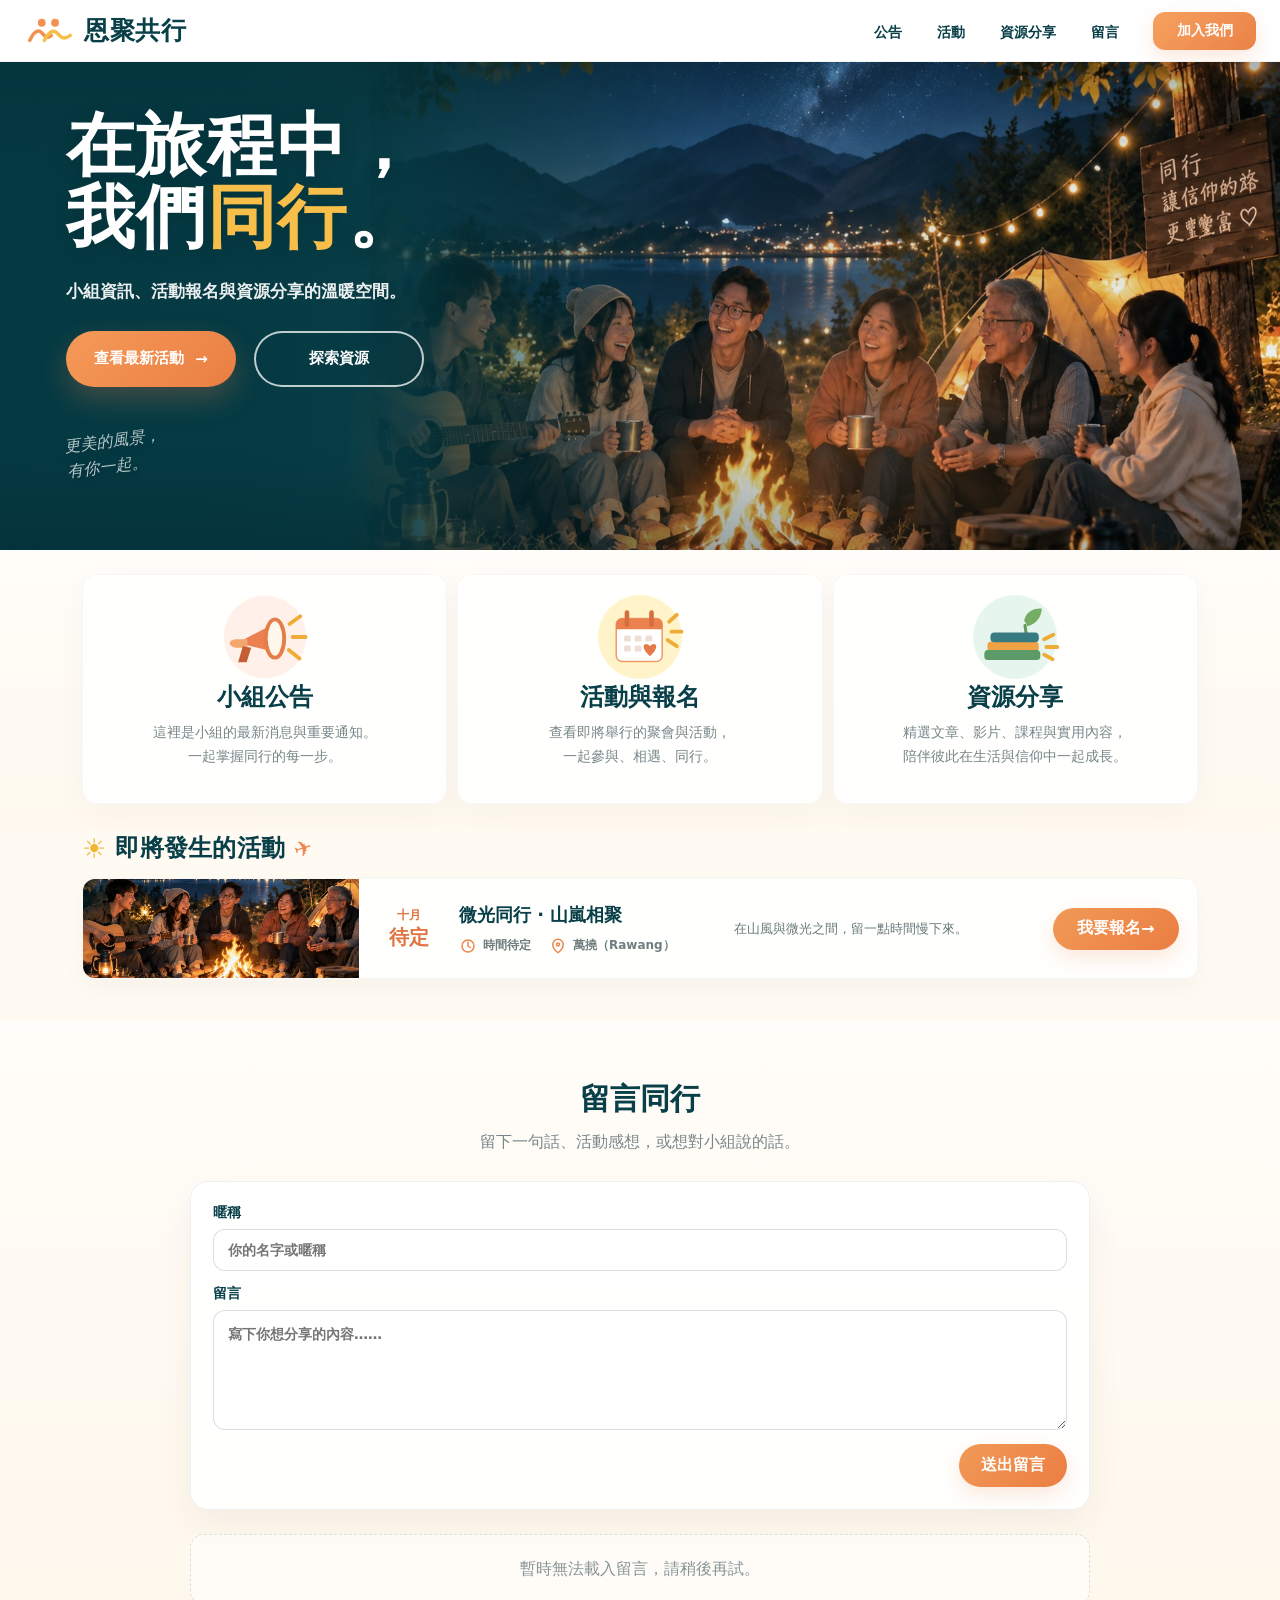
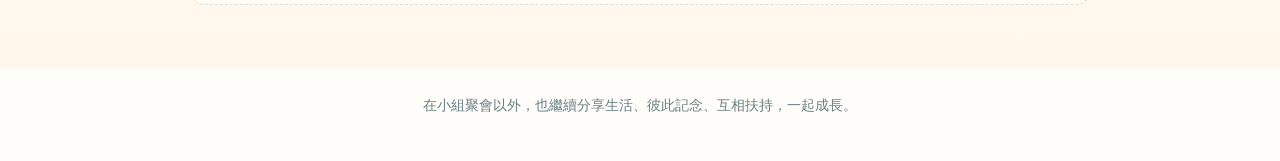
==== index.html @ 6e0695fd "Add files via upload" ====
<!doctype html>
<html lang="zh-Hant">
<head>
  <meta charset="utf-8">
  <meta name="viewport" content="width=device-width, initial-scale=1">
  <meta name="theme-color" content="#fffaf2">
  <title>恩聚共行</title>
  <link rel="stylesheet" href="style.css">
  <link rel="stylesheet" href="comments.css">
</head>
<body>
  <header class="topbar">
    <div class="nav-shell">
      <a class="brand" href="#top" aria-label="恩聚共行 首頁">
        <svg class="brand-mark" viewBox="0 0 82 48" aria-hidden="true">
          <circle cx="28" cy="11" r="6.2"></circle>
          <circle cx="49" cy="11" r="6.2"></circle>
          <path d="M9 39C17 22 24 21 30 29C34 34 38 36 43 31"></path>
          <path d="M32 39C41 22 48 21 55 30C60 36 65 37 73 31"></path>
        </svg>
        <span>恩聚共行</span>
      </a>

      <nav class="main-nav" aria-label="主要導覽">
        <a href="#announcements">公告</a>
        <a href="#events">活動</a>
        <a href="#resources">資源分享</a>
        <a href="#comments">留言</a>
        <a class="join-btn" href="#connect">加入我們</a>
      </nav>

      <button class="menu-btn" type="button" aria-expanded="false" aria-label="開啟選單">
        <span></span><span></span><span></span>
      </button>
    </div>
  </header>

  <main id="top">
    <section class="hero" aria-labelledby="hero-title">
      <div class="hero-content">
        <h1 id="hero-title">在旅程中，<br>我們<span>同行</span>。</h1>
        <p>小組資訊、活動報名與資源分享的溫暖空間。</p>

        <div class="hero-actions">
          <a class="btn btn-primary" href="#events">查看最新活動 <span>→</span></a>
          <a class="btn btn-outline" href="#resources">探索資源</a>
        </div>

        <p class="hero-note">更美的風景，<br>有你一起。</p>
      </div>
    </section>

    <section class="feature-section" aria-label="主要功能">
      <div class="feature-grid">
        <article class="feature-card" id="announcements" tabindex="0">
          <div class="icon-stage icon-stage-peach" aria-hidden="true">
            <svg class="feature-icon megaphone" viewBox="0 0 120 90">
              <path class="icon-main" d="M31 49L69 29V64L31 54Z"></path>
              <path class="icon-light" d="M25 48H37V59H25C18 59 14 56 14 53C14 50 18 48 25 48Z"></path>
              <path class="icon-dark" d="M31 57L42 59L36 78H25Z"></path>
              <ellipse class="icon-ring" cx="73" cy="47" rx="12" ry="25"></ellipse>
              <path class="ray" d="M92 28L106 18M96 45H113M91 62L105 73"></path>
            </svg>
          </div>
          <h2>小組公告</h2>
          <p>這裡是小組的最新消息與重要通知。<br>一起掌握同行的每一步。</p>
        </article>

        <article class="feature-card" id="events" tabindex="0">
          <div class="icon-stage icon-stage-yellow" aria-hidden="true">
            <svg class="feature-icon calendar" viewBox="0 0 120 90">
              <rect class="icon-paper" x="29" y="21" width="60" height="56" rx="8"></rect>
              <path class="icon-main" d="M29 35H89V27C89 23 86 21 82 21H36C32 21 29 24 29 28Z"></path>
              <path class="ring" d="M43 13V29M75 13V29"></path>
              <g class="calendar-grid">
                <rect x="39" y="43" width="9" height="8" rx="2"></rect>
                <rect x="53" y="43" width="9" height="8" rx="2"></rect>
                <rect x="67" y="43" width="9" height="8" rx="2"></rect>
                <rect x="39" y="56" width="9" height="8" rx="2"></rect>
                <rect x="53" y="56" width="9" height="8" rx="2"></rect>
              </g>
              <path class="heart" d="M73 57C67 50 58 57 73 70C88 57 79 50 73 57Z"></path>
              <path class="ray" d="M98 25L108 16M101 38H114M96 49L108 57"></path>
            </svg>
          </div>
          <h2>活動與報名</h2>
          <p>查看即將舉行的聚會與活動，<br>一起參與、相遇、同行。</p>
        </article>

        <article class="feature-card" id="resources" tabindex="0">
          <div class="icon-stage icon-stage-mint" aria-hidden="true">
            <svg class="feature-icon books" viewBox="0 0 120 90">
              <path class="leaf" d="M72 23C75 10 88 7 95 8C94 19 88 28 76 31Z"></path>
              <path class="stem" d="M73 30C74 37 75 41 75 47"></path>
              <rect class="book book-one" x="24" y="51" width="67" height="13" rx="5"></rect>
              <rect class="book book-two" x="20" y="62" width="73" height="13" rx="5"></rect>
              <rect class="book book-three" x="28" y="39" width="63" height="13" rx="5"></rect>
              <path class="ray" d="M98 48L110 42M101 58H115M98 68L109 74"></path>
            </svg>
          </div>
          <h2>資源分享</h2>
          <p>精選文章、影片、課程與實用內容，<br>陪伴彼此在生活與信仰中一起成長。</p>
        </article>
      </div>
    </section>

    <section class="upcoming" aria-labelledby="upcoming-title">
      <div class="section-title-row">
        <h2 id="upcoming-title">
          <span class="sun-icon" aria-hidden="true">☀</span>
          即將發生的活動
          <span class="paper-plane" aria-hidden="true">✈</span>
        </h2>
      </div>

      <article class="event-card">
        <div class="event-image" role="img" aria-label="活動示意圖"></div>

        <div class="event-date">
          <span>十月</span>
          <strong>待定</strong>
        </div>

        <div class="event-main">
          <h3>微光同行 · 山嵐相聚</h3>
          <div class="event-meta">
            <span>
              <svg viewBox="0 0 24 24" aria-hidden="true"><circle cx="12" cy="12" r="8"></circle><path d="M12 7V12L15 14"></path></svg>
              時間待定
            </span>
            <span>
              <svg viewBox="0 0 24 24" aria-hidden="true"><path d="M12 21S5 15.8 5 10A7 7 0 0 1 19 10C19 15.8 12 21 12 21Z"></path><circle cx="12" cy="10" r="2"></circle></svg>
              萬撓（Rawang）
            </span>
          </div>
        </div>

        <p class="event-copy">在山風與微光之間，留一點時間慢下來。</p>

        <a class="register-btn" href="pages/chapter1.html">我要報名 <span>→</span></a>
      </article>
    </section>

    <section class="comments-section" id="comments" aria-labelledby="comments-title">
      <div class="comments-shell">
        <div class="comments-heading">
          <h2 id="comments-title">留言同行</h2>
          <p>留下一句話、活動感想，或想對小組說的話。</p>
        </div>

        <form class="comments-form" id="comments-form">
          <label>
            暱稱
            <input type="text" name="name" maxlength="20" autocomplete="nickname" placeholder="你的名字或暱稱" required>
          </label>

          <label>
            留言
            <textarea name="message" maxlength="300" placeholder="寫下你想分享的內容……" required></textarea>
          </label>

          <div class="comments-form-footer">
            <p class="comments-status" id="comments-status" aria-live="polite"></p>
            <button class="comments-submit" id="comments-submit" type="submit">送出留言</button>
          </div>
        </form>

        <div class="comments-list" id="comments-list" aria-live="polite">
          <p class="comments-empty">正在載入留言……</p>
        </div>
      </div>
    </section>

    <section class="connect" id="connect" aria-label="連結">
      <p>在小組聚會以外，也繼續分享生活、彼此記念、互相扶持，一起成長。</p>
    </section>
  </main>

  <script src="app.js"></script>
  <script src="comments.js"></script>
</body>
</html>
---- style.css ----
﻿
:root {
  --cream: #fffaf2;
  --orange: #f29152;
  --sun: #f7be49;
  --ink: #083f48;
  --muted: #788689;
  --shadow: 0 14px 34px rgba(63, 50, 33, .07);
}
* { box-sizing: border-box; }
html { scroll-behavior: smooth; }
body {
  margin: 0;
  background: var(--cream);
  color: var(--ink);
  font-family: Inter, ui-sans-serif, system-ui, -apple-system, BlinkMacSystemFont,
               "Segoe UI", "Noto Sans TC", "Microsoft JhengHei", sans-serif;
  -webkit-font-smoothing: antialiased;
}
a { color: inherit; text-decoration: none; }
button { font: inherit; }

.topbar {
  position: sticky;
  top: 0;
  z-index: 30;
  height: 62px;
  background: rgba(255,255,255,.97);
  border-bottom: 1px solid rgba(5,61,69,.05);
  backdrop-filter: blur(14px);
}
.nav-shell {
  width: min(1298px, calc(100% - 48px));
  height: 100%;
  margin: 0 auto;
  display: flex;
  align-items: center;
  justify-content: space-between;
}
.brand {
  display: inline-flex;
  align-items: center;
  gap: 8px;
  color: var(--ink);
  font-weight: 800;
  font-size: 25px;
  letter-spacing: .02em;
}
.brand-mark { width: 52px; height: 36px; overflow: visible; }
.brand-mark circle { fill: var(--orange); }
.brand-mark path {
  fill: none;
  stroke: var(--orange);
  stroke-width: 5.5;
  stroke-linecap: round;
  stroke-linejoin: round;
}
.brand-mark path:last-child { stroke: var(--sun); }

.main-nav {
  display: flex;
  align-items: center;
  gap: 33px;
  font-size: 14px;
  font-weight: 700;
}
.main-nav > a:not(.join-btn) {
  position: relative;
  padding: 22px 1px 18px;
}
.main-nav > a:not(.join-btn)::after {
  content: "";
  position: absolute;
  left: 50%;
  right: 50%;
  bottom: 12px;
  height: 2px;
  border-radius: 999px;
  background: var(--orange);
  transition: .22s ease;
}
.main-nav > a:not(.join-btn):hover::after {
  left: 0;
  right: 0;
}
.join-btn {
  min-width: 103px;
  text-align: center;
  padding: 10px 18px;
  border-radius: 12px;
  color: #fff;
  background: linear-gradient(135deg, #f6a15f, #ea8247);
  box-shadow: 0 8px 20px rgba(237, 126, 67, .18);
  transition: transform .2s ease, box-shadow .2s ease;
}
.join-btn:hover {
  transform: translateY(-2px);
  box-shadow: 0 10px 24px rgba(237, 126, 67, .25);
}
.menu-btn {
  display: none;
  border: 0;
  background: none;
  padding: 8px;
}
.menu-btn span {
  display: block;
  width: 24px;
  height: 2px;
  margin: 5px 0;
  background: var(--ink);
}

.hero {
  position: relative;
  min-height: 488px;
  overflow: hidden;
  background:
    linear-gradient(90deg, rgba(5,58,67,.96) 0%, rgba(5,58,67,.92) 18%, rgba(5,58,67,.74) 33%, rgba(5,58,67,.18) 56%, rgba(5,58,67,.06) 100%),
    url("assets/hero-bg-v2.jpg") center center / cover no-repeat;
}
.hero::before {
  content: "";
  position: absolute;
  inset: 0;
  background:
    radial-gradient(circle at 70% 68%, rgba(255, 161, 78, .18), transparent 22%),
    linear-gradient(180deg, rgba(0,0,0,.08), transparent 28%),
    linear-gradient(0deg, rgba(0,0,0,.12), transparent 22%);
  pointer-events: none;
}
.hero-content {
  position: relative;
  z-index: 2;
  width: min(1298px, calc(100% - 48px));
  margin: 0 auto;
  padding: 48px 0 46px 42px;
}
.hero h1 {
  margin: 0;
  color: #fff;
  font-size: clamp(52px, 5.4vw, 82px);
  line-height: 1.04;
  letter-spacing: .02em;
  font-weight: 900;
  font-family: "Noto Sans TC", "Microsoft JhengHei", sans-serif;
  text-shadow: 0 4px 18px rgba(0, 0, 0, .18);
}
.hero h1 span { color: var(--sun); }
.hero-content > p:not(.hero-note) {
  margin: 26px 0 0;
  color: rgba(255,255,255,.92);
  font-size: 17px;
  font-weight: 650;
}
.hero-actions {
  display: flex;
  gap: 18px;
  margin-top: 28px;
}
.btn {
  min-width: 170px;
  height: 56px;
  padding: 0 28px;
  border-radius: 999px;
  display: inline-flex;
  align-items: center;
  justify-content: center;
  gap: 11px;
  font-size: 15px;
  font-weight: 800;
  transition: transform .2s ease, box-shadow .2s ease, background .2s ease, border-color .2s ease;
}
.btn:hover { transform: translateY(-2px); }
.btn-primary {
  color: #fff;
  background: linear-gradient(135deg, #f59a58, #ea7e43);
  box-shadow: 0 12px 28px rgba(242, 132, 72, .25);
}
.btn-outline {
  color: #fff;
  border: 2px solid rgba(255,255,255,.75);
  background: rgba(7, 55, 68, .18);
  backdrop-filter: blur(7px);
}
.btn-outline:hover {
  background: rgba(255,255,255,.10);
  border-color: rgba(255,255,255,.92);
}
.hero-note {
  margin: 42px 0 0 !important;
  color: rgba(255,255,255,.72) !important;
  font-size: 16px !important;
  line-height: 1.55;
  font-style: italic;
  transform: rotate(-7deg);
  width: max-content;
  text-shadow: 0 4px 10px rgba(0,0,0,.2);
}

.feature-section {
  background: linear-gradient(180deg, #fffdf9 0%, #fff9ef 100%);
  padding: 24px 0 26px;
}
.feature-grid {
  width: min(1116px, calc(100% - 64px));
  margin: 0 auto;
  display: grid;
  grid-template-columns: repeat(3, 1fr);
  gap: 10px;
}
.feature-card {
  min-height: 230px;
  padding: 19px 18px 22px;
  text-align: center;
  border: 1px solid rgba(20,70,74,.035);
  border-radius: 15px;
  background: rgba(255,255,255,.84);
  box-shadow: 0 8px 30px rgba(69,49,27,.035);
  outline: none;
  transition: transform .22s ease, box-shadow .22s ease, border-color .22s ease;
}
.feature-card:hover,
.feature-card:focus-visible {
  transform: translateY(-5px);
  box-shadow: var(--shadow);
  border-color: rgba(240,138,75,.18);
}
.icon-stage {
  width: 110px;
  height: 86px;
  margin: 0 auto 4px;
  border-radius: 50%;
  display: grid;
  place-items: center;
  transition: transform .25s ease;
}
.feature-card:hover .icon-stage { transform: translateY(-4px) rotate(-1deg) scale(1.03); }
.icon-stage-peach { background: radial-gradient(circle, #fff0e9 0 58%, transparent 60%); }
.icon-stage-yellow { background: radial-gradient(circle, #fff3c9 0 59%, transparent 61%); }
.icon-stage-mint { background: radial-gradient(circle, #e6f5ee 0 59%, transparent 61%); }

.feature-icon { width: 92px; height: 72px; overflow: visible; }
.feature-icon .icon-main { fill: #ec8150; }
.feature-icon .icon-light { fill: #f3a76e; }
.feature-icon .icon-dark { fill: #c45f35; }
.feature-icon .icon-ring { fill: #fff7eb; stroke: #e57d48; stroke-width: 5; }
.feature-icon .ray {
  fill: none;
  stroke: #efad38;
  stroke-width: 5;
  stroke-linecap: round;
}
.calendar .icon-paper { fill: #fff; stroke: #ef9b65; stroke-width: 2; }
.calendar .ring { stroke: #d56e3f; stroke-width: 6; stroke-linecap: round; }
.calendar-grid rect { fill: #eeded5; }
.calendar .heart { fill: #e57949; }
.books .leaf { fill: #76ad64; }
.books .stem { stroke: #66995d; stroke-width: 4; fill: none; stroke-linecap: round; }
.book-one { fill: #efa344; }
.book-two { fill: #5c9b67; }
.book-three { fill: #377a82; }

.feature-card h2 {
  margin: 4px 0 8px;
  font-size: 24px;
  line-height: 1.15;
}
.feature-card p {
  margin: 0;
  color: var(--muted);
  font-size: 14px;
  line-height: 1.72;
}

.upcoming {
  background: #fffaf2;
  padding: 2px 0 42px;
}
.section-title-row {
  width: min(1116px, calc(100% - 64px));
  margin: 0 auto;
  padding: 0 0 14px;
  display: flex;
  align-items: center;
  justify-content: space-between;
}
.section-title-row h2 {
  margin: 0;
  display: flex;
  align-items: center;
  gap: 9px;
  font-size: 24px;
  letter-spacing: .01em;
}
.sun-icon { color: #efb638; font-size: 27px; }
.paper-plane { color: #ef8550; font-size: 22px; transform: rotate(-18deg); }
.view-all {
  color: #e6814c;
  font-size: 13px;
  font-weight: 800;
  cursor: default;
  user-select: none;
}
.event-card {
  width: min(1116px, calc(100% - 64px));
  min-height: 99px;
  margin: 0 auto;
  display: grid;
  grid-template-columns: 276px 68px 1.05fr 1.2fr 132px;
  align-items: center;
  gap: 16px;
  padding: 0 18px 0 0;
  overflow: hidden;
  border-radius: 13px;
  border: 1px solid rgba(20,70,74,.04);
  background: rgba(255,255,255,.86);
  box-shadow: 0 10px 26px rgba(66,45,21,.035);
}
.event-image {
  align-self: stretch;
  min-height: 99px;
  background: url("assets/event-rawang-v2.jpg") center center / cover no-repeat;
}
.event-date {
  text-align: center;
  color: #df7542;
  line-height: 1.1;
}
.event-date span { display: block; font-size: 12px; font-weight: 800; }
.event-date strong { display: block; margin-top: 4px; font-size: 20px; }
.event-main h3 {
  margin: 0 0 10px;
  font-size: 18px;
}
.event-meta {
  display: flex;
  gap: 18px;
  flex-wrap: wrap;
  color: #6f7d7f;
  font-size: 12px;
  font-weight: 650;
}
.event-meta span {
  display: inline-flex;
  align-items: center;
  gap: 6px;
}
.event-meta svg {
  width: 18px;
  height: 18px;
  fill: none;
  stroke: #ee874f;
  stroke-width: 2;
  stroke-linecap: round;
  stroke-linejoin: round;
}
.event-copy {
  margin: 0;
  color: #68797b;
  font-size: 13px;
  line-height: 1.65;
}
.register-btn {
  justify-self: end;
  min-width: 126px;
  height: 42px;
  border: 0;
  border-radius: 999px;
  color: #fff;
  font-weight: 800;
  cursor: pointer;
  background: linear-gradient(135deg, #f19a58, #eb7d42);
  box-shadow: 0 8px 20px rgba(235,125,66,.18);
  transition: transform .18s ease, box-shadow .18s ease;
}
.register-btn:hover {
  transform: translateY(-2px);
  box-shadow: 0 10px 24px rgba(235,125,66,.25);
}
.connect {
  padding: 28px 20px 46px;
  background: #fffdf9;
  text-align: center;
  color: #688082;
  font-size: 14px;
}
.connect p { margin: 0 auto; max-width: 760px; }

.prototype-toast {
  position: fixed;
  left: 50%;
  bottom: 22px;
  z-index: 80;
  transform: translate(-50%, 18px);
  opacity: 0;
  pointer-events: none;
  padding: 11px 16px;
  border-radius: 999px;
  color: #fff;
  background: rgba(5,61,69,.94);
  box-shadow: 0 12px 30px rgba(5,40,46,.25);
  font-size: 13px;
  transition: .22s ease;
}
.prototype-toast.show {
  opacity: 1;
  transform: translate(-50%, 0);
}

@media (max-width: 980px) {
  .hero-content { padding-left: 18px; }
  .event-card { grid-template-columns: 220px 66px 1fr 126px; }
  .event-copy { display: none; }
}

@media (max-width: 760px) {
  .nav-shell { width: calc(100% - 28px); }
  .brand { font-size: 21px; }
  .brand-mark { width: 44px; }
  .main-nav {
    position: absolute;
    left: 14px;
    right: 14px;
    top: 68px;
    display: none;
    flex-direction: column;
    align-items: stretch;
    gap: 0;
    padding: 14px;
    border-radius: 14px;
    background: #fff;
    box-shadow: 0 16px 40px rgba(0,0,0,.12);
  }
  .main-nav.open { display: flex; }
  .main-nav > a { padding: 12px !important; }
  .join-btn { margin-top: 5px; }
  .menu-btn { display: block; }

  .hero {
    min-height: 560px;
    background:
      linear-gradient(180deg, rgba(5,58,67,.92) 0%, rgba(5,58,67,.78) 52%, rgba(5,58,67,.46) 100%),
      url("assets/hero-bg-v2.jpg") 68% center / cover no-repeat;
  }
  .hero-content {
    width: calc(100% - 32px);
    padding: 54px 8px 36px;
  }
  .hero h1 { font-size: clamp(44px, 13vw, 60px); }
  .hero-content > p:not(.hero-note) {
    max-width: 330px;
    font-size: 16px;
  }
  .hero-actions { flex-wrap: wrap; gap: 12px; }
  .btn { width: 100%; min-width: 0; height: 52px; }

  .feature-grid {
    width: calc(100% - 28px);
    grid-template-columns: 1fr;
    gap: 12px;
  }
  .feature-card { min-height: auto; padding: 19px 18px 23px; }

  .section-title-row,
  .event-card { width: calc(100% - 28px); }
  .section-title-row h2 { font-size: 21px; }
  .event-card {
    grid-template-columns: 92px 1fr;
    gap: 12px;
    padding: 0 0 14px;
  }
  .event-image {
    grid-column: 1 / -1;
    min-height: 170px;
  }
  .event-date { padding-left: 10px; }
  .event-main { padding-right: 12px; }
  .event-copy {
    display: block;
    grid-column: 1 / -1;
    padding: 0 14px;
  }
  .register-btn {
    grid-column: 1 / -1;
    justify-self: stretch;
    margin: 0 14px;
  }
}

.register-btn{display:inline-flex;align-items:center;justify-content:center;text-decoration:none;}
---- comments.css ----
.comments-section {
  padding: 58px 0 64px;
  background: linear-gradient(180deg, #fffdf9 0%, #fff7eb 100%);
}
.comments-shell {
  width: min(900px, calc(100% - 40px));
  margin: 0 auto;
}
.comments-heading {
  text-align: center;
  margin-bottom: 26px;
}
.comments-heading h2 {
  margin: 0 0 8px;
  font-size: 30px;
  color: var(--ink);
}
.comments-heading p {
  margin: 0;
  color: var(--muted);
  line-height: 1.7;
}
.comments-admin-bar {
  display: inline-flex;
  align-items: center;
  gap: 10px;
  margin-top: 14px;
  padding: 7px 10px;
  border-radius: 999px;
  background: rgba(8,63,72,.06);
  color: #5f7c7f;
  font-size: 12px;
  font-weight: 800;
}
.comments-admin-toggle {
  border: 1px solid rgba(8,63,72,.14);
  border-radius: 999px;
  background: #fff;
  color: var(--ink);
  padding: 6px 10px;
  font: inherit;
  font-weight: 800;
  cursor: pointer;
}
.comments-admin-toggle.active {
  color: #fff;
  border-color: #b85f49;
  background: #b85f49;
}
.comments-form {
  display: grid;
  gap: 14px;
  padding: 22px;
  border-radius: 18px;
  background: rgba(255,255,255,.92);
  border: 1px solid rgba(8,63,72,.07);
  box-shadow: 0 14px 34px rgba(63,50,33,.06);
}
.comments-form label {
  display: grid;
  gap: 7px;
  color: var(--ink);
  font-size: 14px;
  font-weight: 800;
}
.comments-form input,
.comments-form textarea {
  width: 100%;
  border: 1px solid rgba(8,63,72,.16);
  border-radius: 12px;
  background: #fff;
  color: var(--ink);
  padding: 12px 14px;
  font: inherit;
  outline: none;
  transition: border-color .18s ease, box-shadow .18s ease;
}
.comments-form textarea {
  min-height: 120px;
  resize: vertical;
  line-height: 1.6;
}
.comments-form input:focus,
.comments-form textarea:focus {
  border-color: #ee874f;
  box-shadow: 0 0 0 3px rgba(238,135,79,.12);
}
.comments-form-footer {
  display: flex;
  align-items: center;
  justify-content: space-between;
  gap: 14px;
  flex-wrap: wrap;
}
.comments-status {
  min-height: 20px;
  margin: 0;
  color: #5f7c7f;
  font-size: 13px;
}
.comments-status.error { color: #b34d3a; }
.comments-submit {
  border: 0;
  border-radius: 999px;
  padding: 11px 22px;
  color: #fff;
  font: inherit;
  font-weight: 800;
  cursor: pointer;
  background: linear-gradient(135deg, #f19a58, #eb7d42);
  box-shadow: 0 8px 20px rgba(235,125,66,.18);
  transition: transform .18s ease, box-shadow .18s ease, opacity .18s ease;
}
.comments-submit:hover:not(:disabled) {
  transform: translateY(-1px);
  box-shadow: 0 10px 24px rgba(235,125,66,.24);
}
.comments-submit:disabled {
  opacity: .58;
  cursor: wait;
}
.comments-list {
  display: grid;
  gap: 12px;
  margin-top: 24px;
}
.comment-card {
  padding: 18px 20px;
  border-radius: 15px;
  background: rgba(255,255,255,.92);
  border: 1px solid rgba(8,63,72,.06);
  box-shadow: 0 8px 24px rgba(63,50,33,.04);
}
.comment-card-header {
  display: flex;
  align-items: baseline;
  justify-content: space-between;
  gap: 12px;
}
.comment-card-header strong {
  color: var(--ink);
  font-size: 15px;
  overflow-wrap: anywhere;
}
.comment-card-header time {
  color: #91a0a2;
  font-size: 12px;
  white-space: nowrap;
}
.comment-card > p {
  margin: 10px 0 0;
  color: #536d70;
  line-height: 1.7;
  white-space: pre-wrap;
  overflow-wrap: anywhere;
}
.comment-admin-actions {
  display: flex;
  justify-content: flex-end;
  margin-top: 14px;
}
.comment-delete-btn {
  border: 1px solid rgba(179,77,58,.25);
  border-radius: 999px;
  background: #fff7f4;
  color: #b34d3a;
  padding: 7px 13px;
  font: inherit;
  font-size: 12px;
  font-weight: 800;
  cursor: pointer;
}
.comment-delete-btn:hover {
  background: #b34d3a;
  color: #fff;
}
.comments-empty {
  margin: 0;
  padding: 24px;
  text-align: center;
  color: #869597;
  border: 1px dashed rgba(8,63,72,.14);
  border-radius: 14px;
  background: rgba(255,255,255,.48);
}
@media (max-width: 600px) {
  .comments-section { padding: 42px 0 48px; }
  .comments-shell { width: calc(100% - 28px); }
  .comments-heading h2 { font-size: 26px; }
  .comments-form { padding: 18px; }
  .comments-submit { width: 100%; }
  .comments-form-footer { align-items: stretch; }
  .comment-card-header {
    align-items: flex-start;
    flex-direction: column;
    gap: 4px;
  }
}
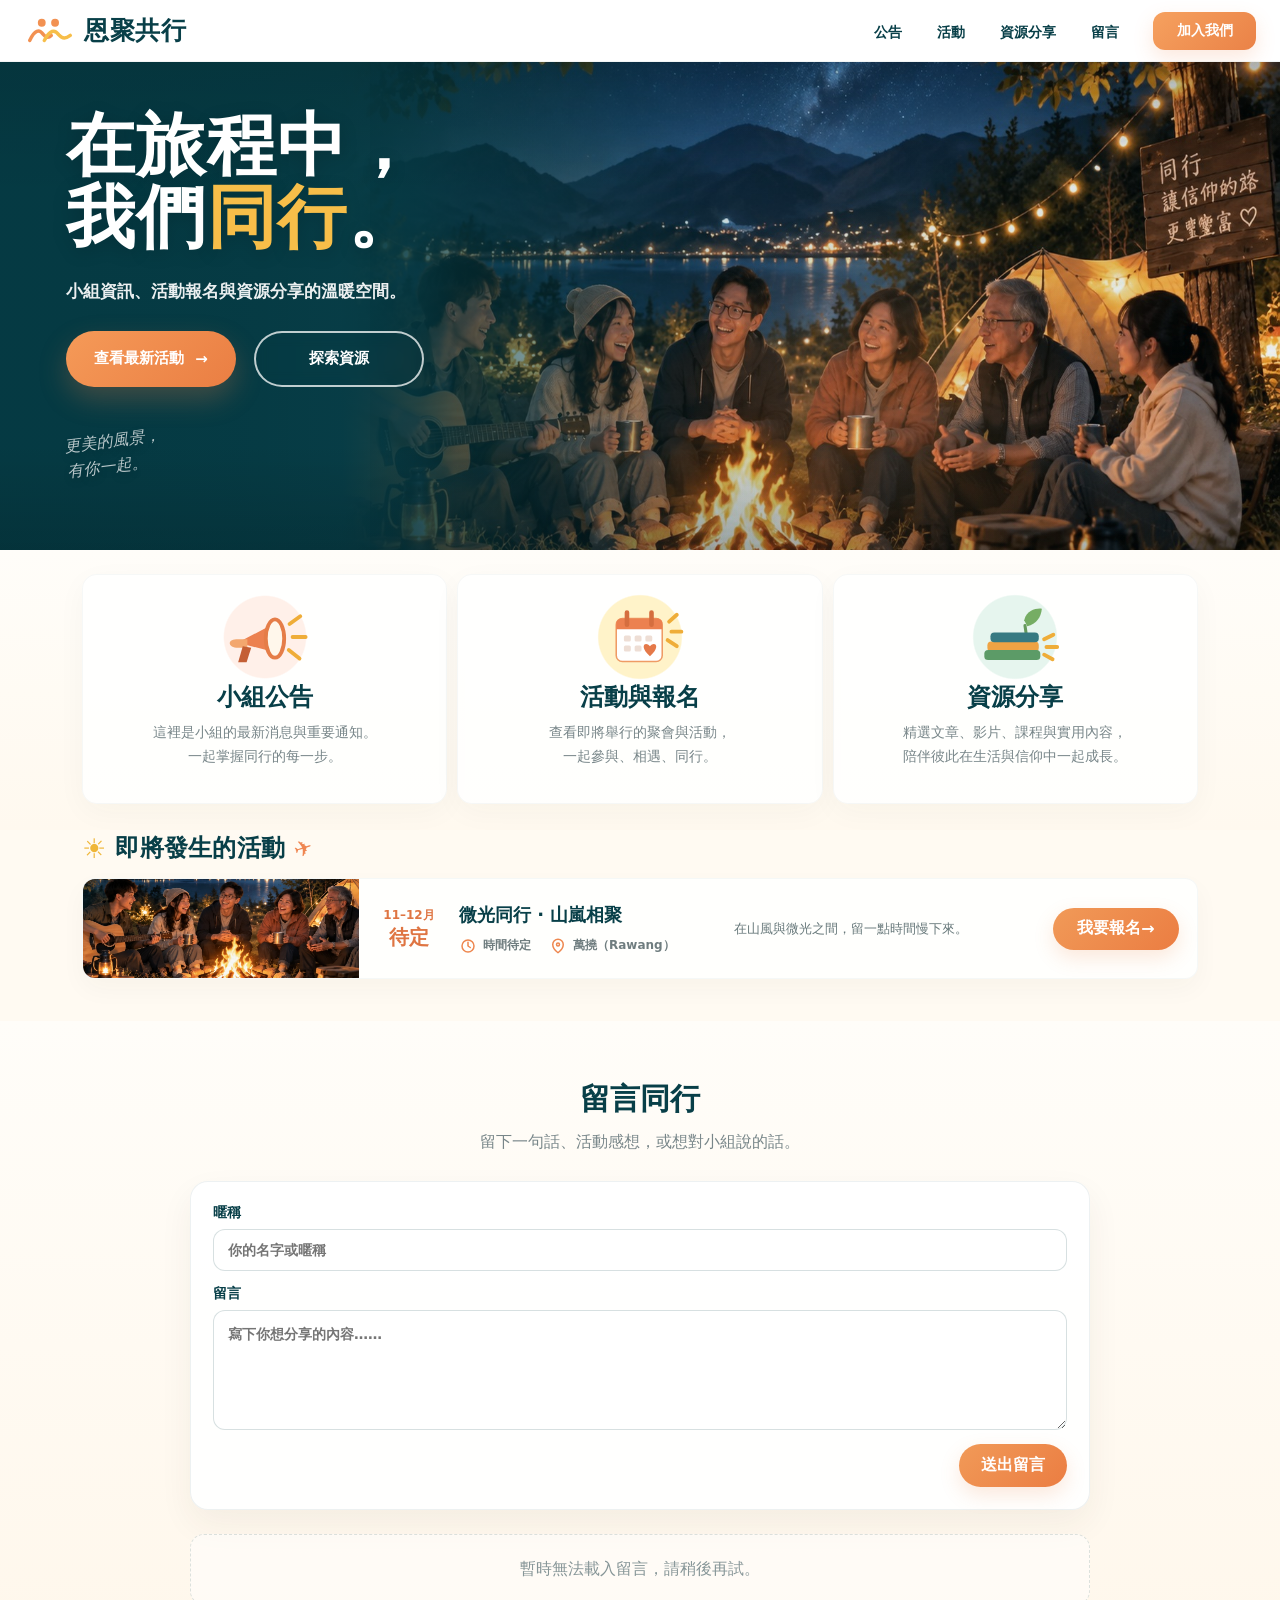
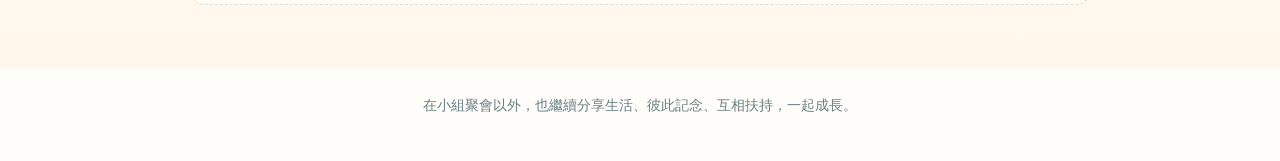
==== commit 768cff80: "Update homepage event window to November-December" ====
--- a/index.html
+++ b/index.html
@@ -117,7 +117,7 @@
         <div class="event-image" role="img" aria-label="活動示意圖"></div>
 
         <div class="event-date">
-          <span>十月</span>
+          <span>11–12月</span>
           <strong>待定</strong>
         </div>
 
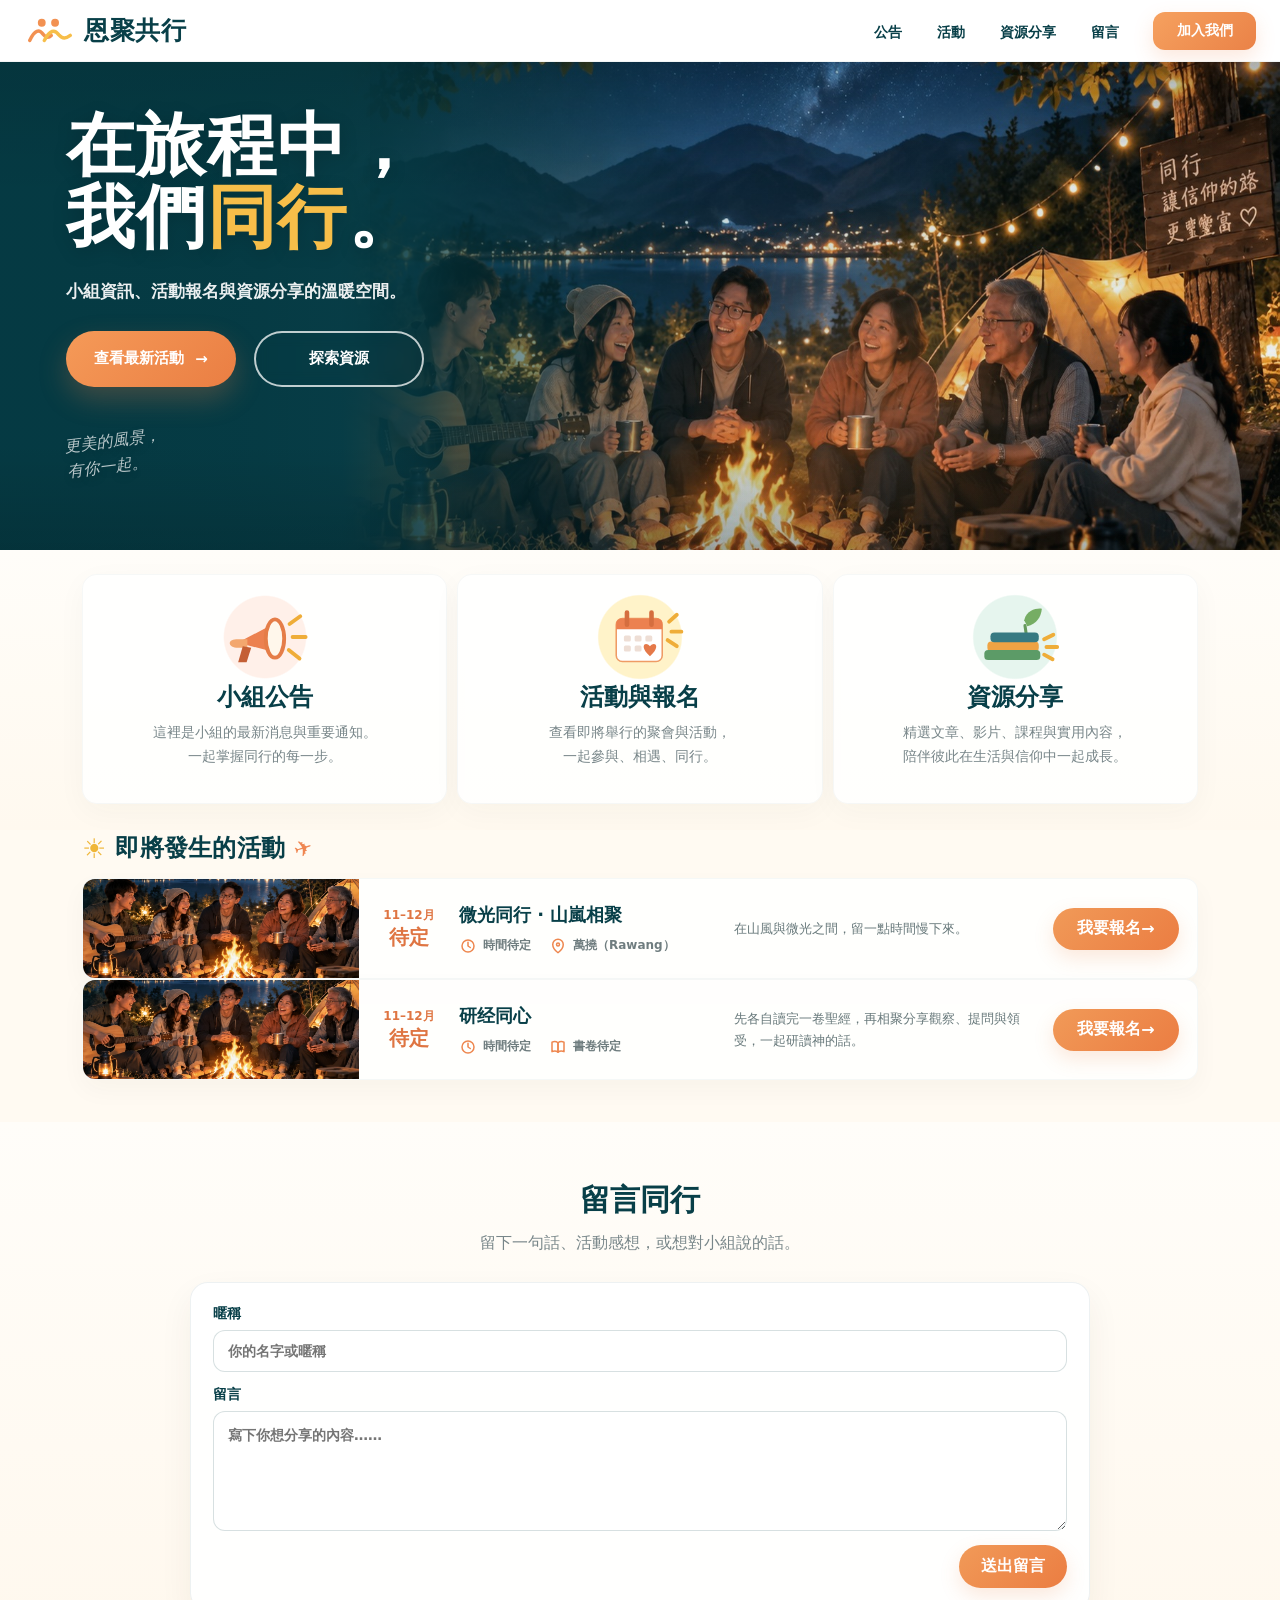
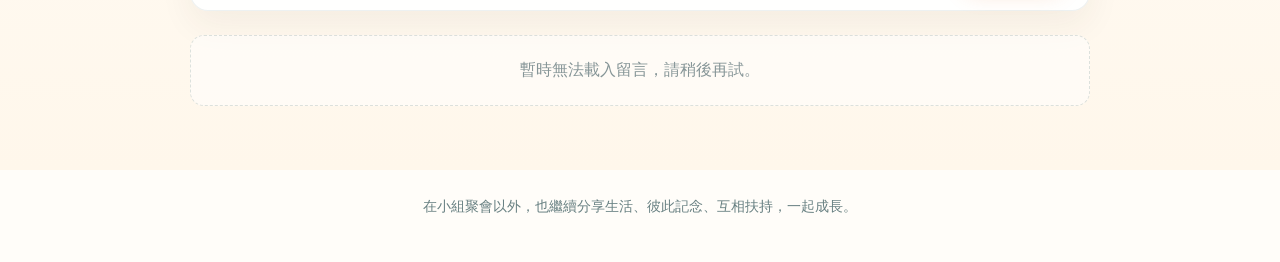
==== commit cb35312c: "Add Bible study event card to homepage" ====
--- a/index.html
+++ b/index.html
@@ -139,6 +139,33 @@
 
         <a class="register-btn" href="pages/chapter1.html">我要報名 <span>→</span></a>
       </article>
+
+      <article class="event-card">
+        <div class="event-image bible-study-image" role="img" aria-label="研经同心圣经研读活动示意图"></div>
+
+        <div class="event-date">
+          <span>11–12月</span>
+          <strong>待定</strong>
+        </div>
+
+        <div class="event-main">
+          <h3>研经同心</h3>
+          <div class="event-meta">
+            <span>
+              <svg viewBox="0 0 24 24" aria-hidden="true"><circle cx="12" cy="12" r="8"></circle><path d="M12 7V12L15 14"></path></svg>
+              時間待定
+            </span>
+            <span>
+              <svg viewBox="0 0 24 24" aria-hidden="true"><path d="M4 5.5C7 4 9.7 4.4 12 6.3V19C9.7 17.1 7 16.7 4 18.2Z"></path><path d="M20 5.5C17 4 14.3 4.4 12 6.3V19C14.3 17.1 17 16.7 20 18.2Z"></path></svg>
+              書卷待定
+            </span>
+          </div>
+        </div>
+
+        <p class="event-copy">先各自讀完一卷聖經，再相聚分享觀察、提問與領受，一起研讀神的話。</p>
+
+        <a class="register-btn" href="pages/bible-study.html">我要報名 <span>→</span></a>
+      </article>
     </section>
 
     <section class="comments-section" id="comments" aria-labelledby="comments-title">
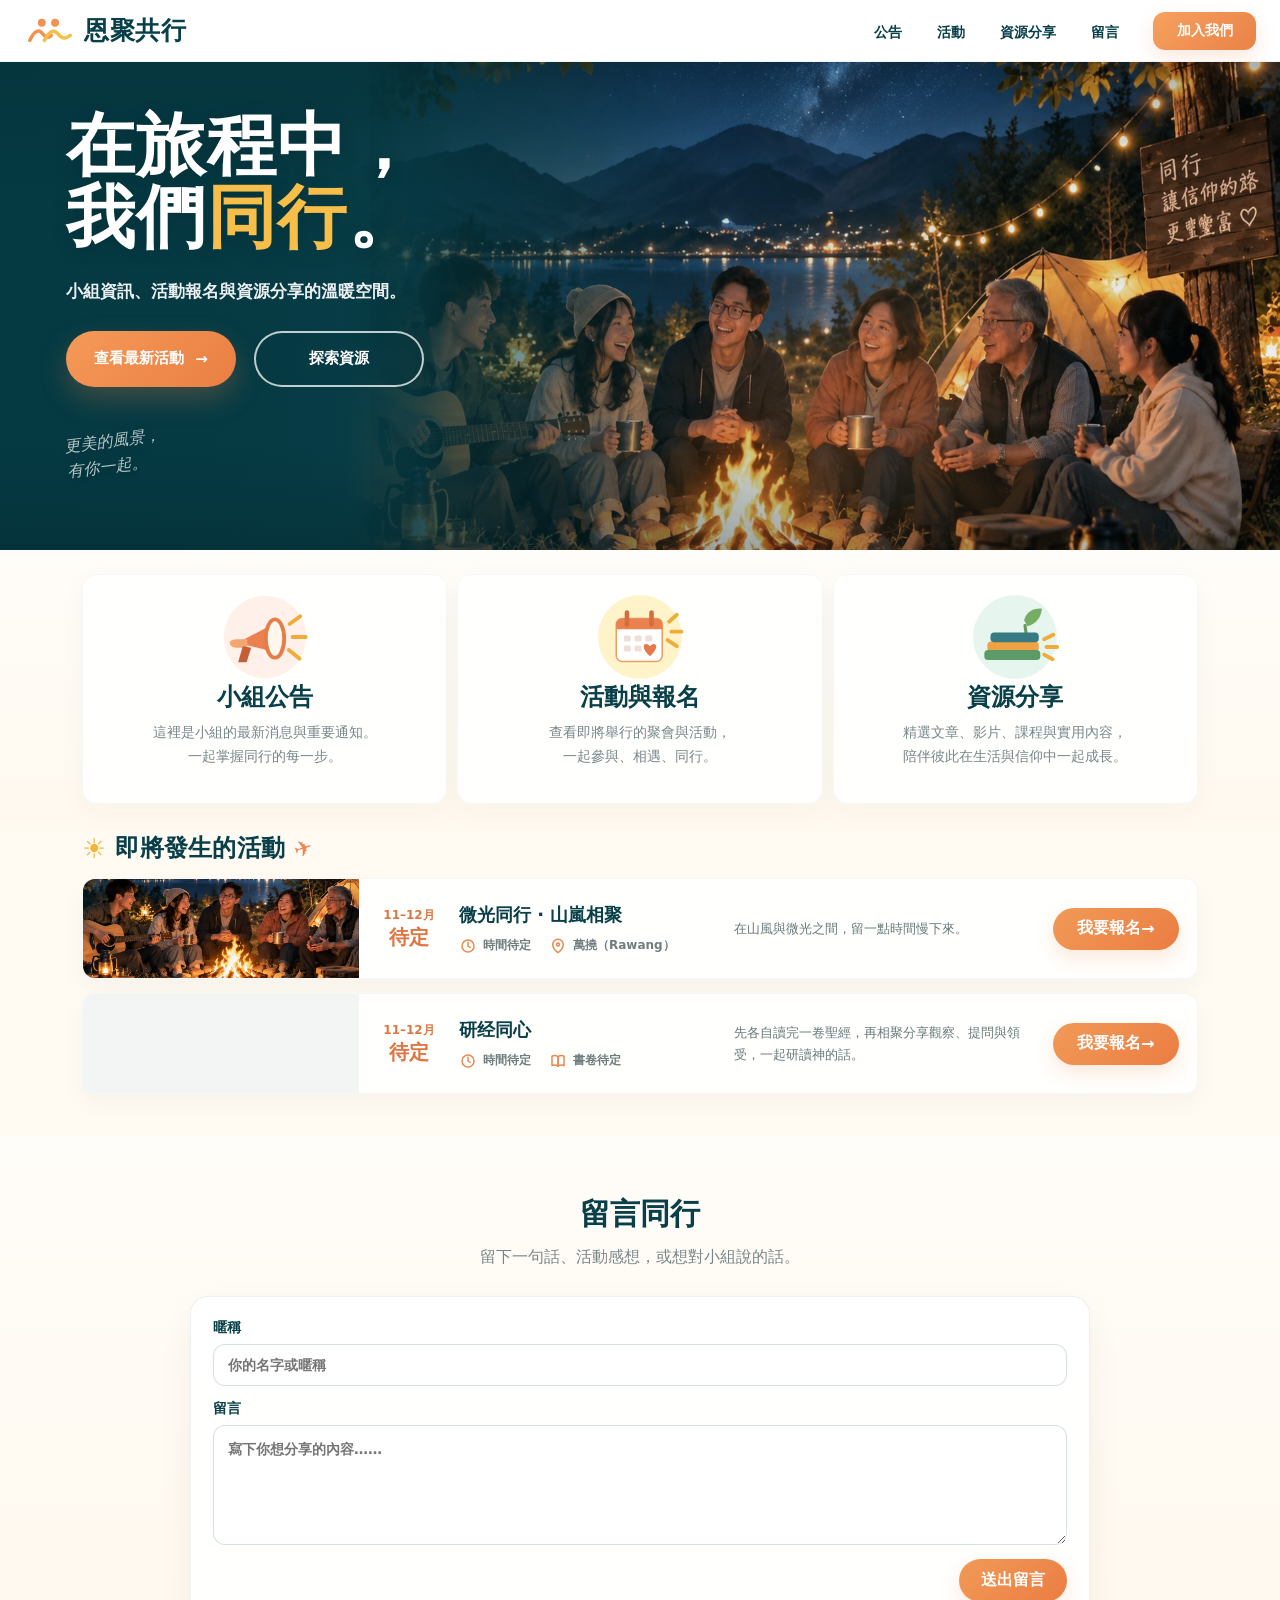
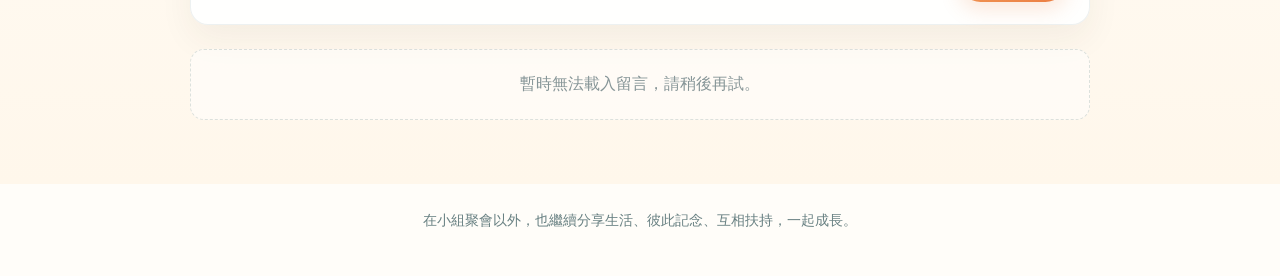
==== commit 42a825be: "Refresh Pages deployment for latest homepage" ====
--- a/index.html
+++ b/index.html
@@ -205,5 +205,6 @@
 
   <script src="app.js"></script>
   <script src="comments.js"></script>
+  <!-- pages-refresh-20261101 -->
 </body>
 </html>
--- a/style.css
+++ b/style.css
@@ -321,6 +321,15 @@
   align-self: stretch;
   min-height: 99px;
   background: url("assets/event-rawang-v2.jpg") center center / cover no-repeat;
+}
+.event-card + .event-card {
+  margin-top: 14px;
+}
+.event-image.bible-study-image {
+  background-image:
+    linear-gradient(rgba(5,61,69,.05), rgba(5,61,69,.05)),
+    url("https://images.unsplash.com/photo-1674953477965-9fba0d354246?auto=format&fit=crop&w=1200&q=82");
+  background-position: center 54%;
 }
 .event-date {
   text-align: center;
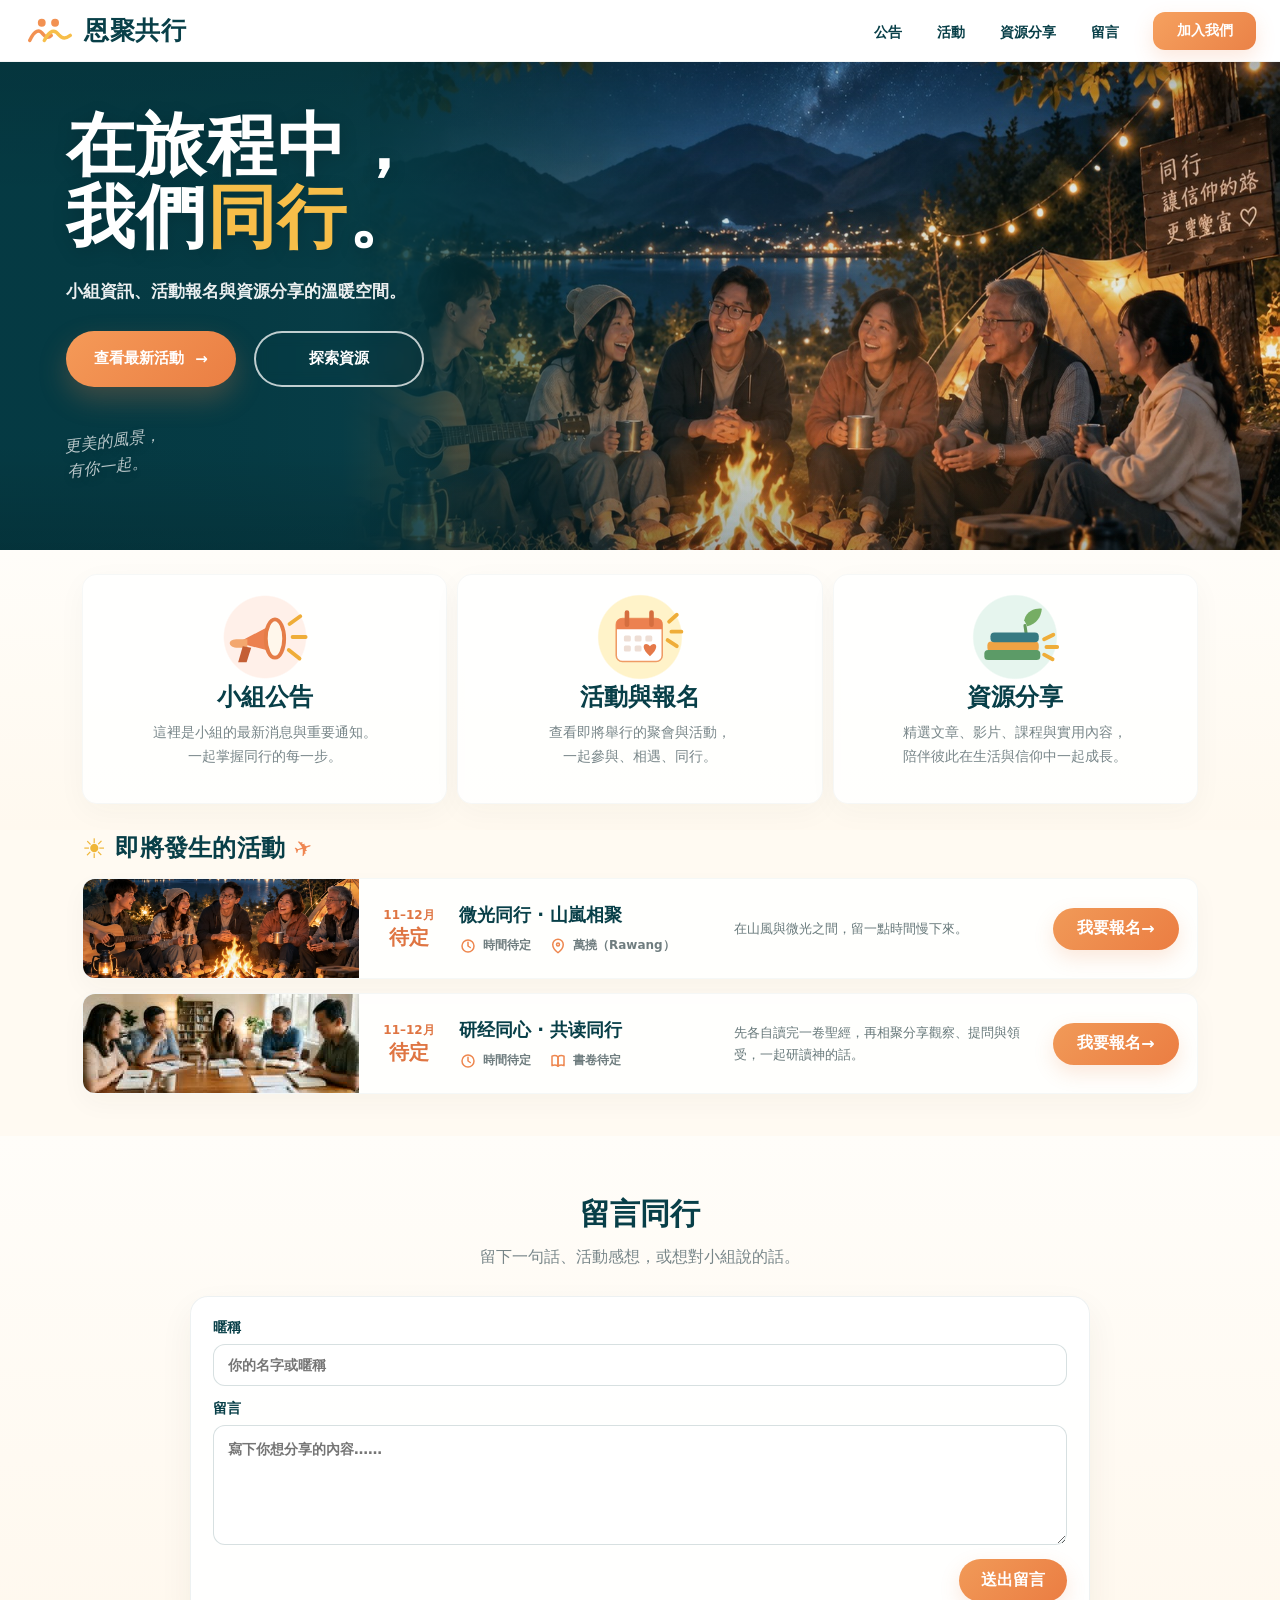
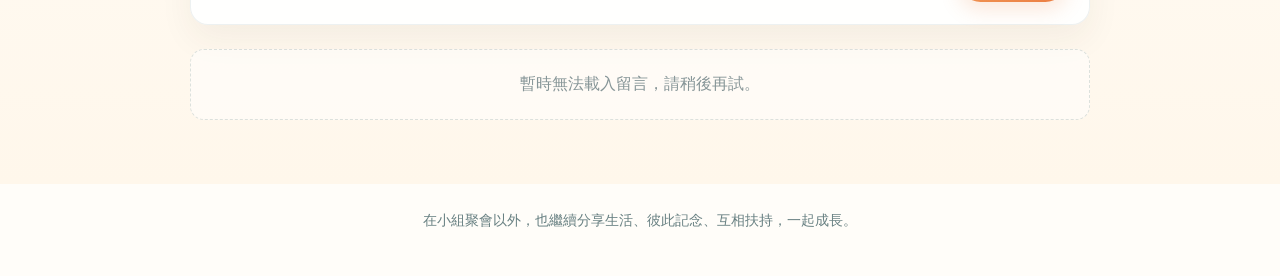
==== commit e4b4f594: "Use Bible study banner and complete event title" ====
--- a/index.html
+++ b/index.html
@@ -149,7 +149,7 @@
         </div>
 
         <div class="event-main">
-          <h3>研经同心</h3>
+          <h3>研经同心 · 共读同行</h3>
           <div class="event-meta">
             <span>
               <svg viewBox="0 0 24 24" aria-hidden="true"><circle cx="12" cy="12" r="8"></circle><path d="M12 7V12L15 14"></path></svg>
--- a/style.css
+++ b/style.css
@@ -326,10 +326,8 @@
   margin-top: 14px;
 }
 .event-image.bible-study-image {
-  background-image:
-    linear-gradient(rgba(5,61,69,.05), rgba(5,61,69,.05)),
-    url("https://images.unsplash.com/photo-1674953477965-9fba0d354246?auto=format&fit=crop&w=1200&q=82");
-  background-position: center 54%;
+  background-image: url("assets/bible-study-banner.jpg");
+  background-position: center center;
 }
 .event-date {
   text-align: center;
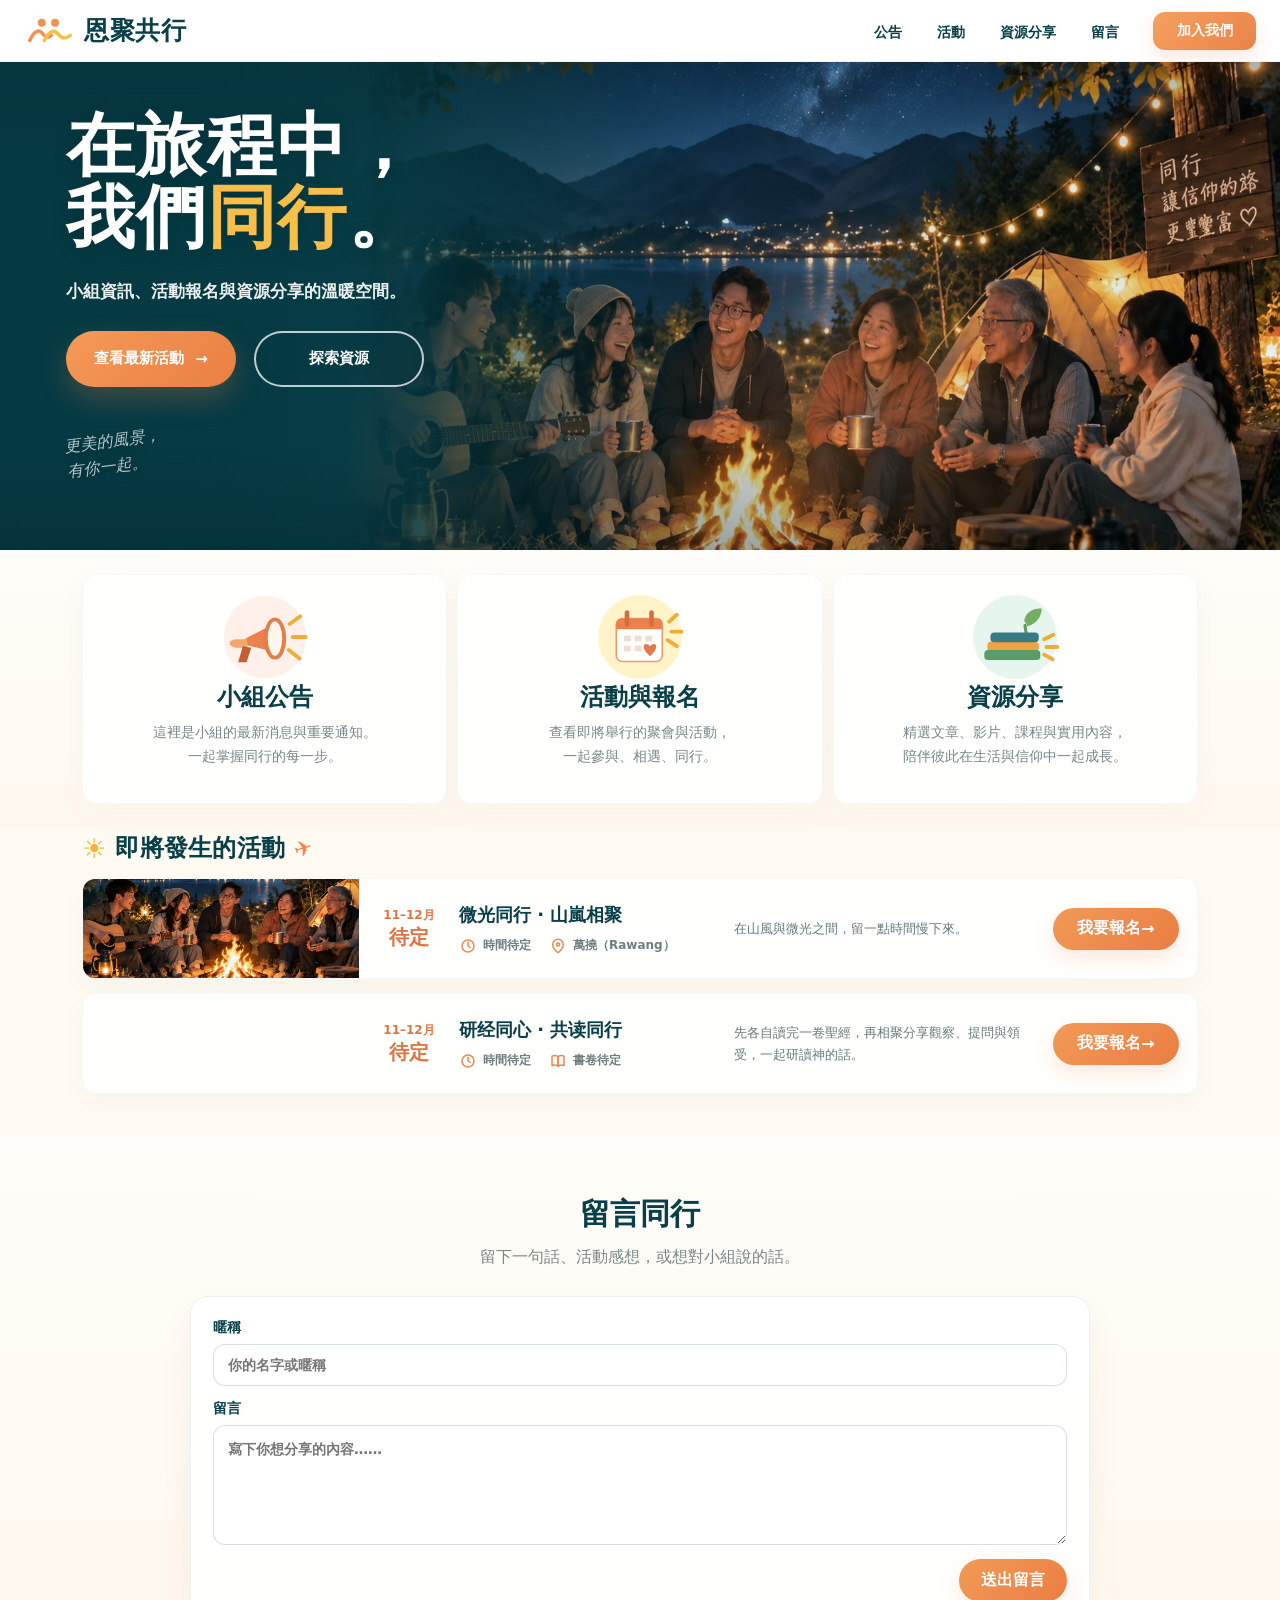
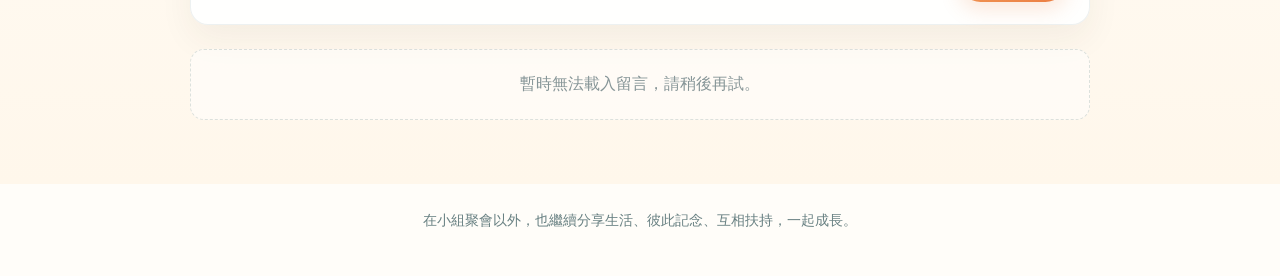
==== commit e9fb74f3: "Refresh Pages for Bible study banner" ====
--- a/index.html
+++ b/index.html
@@ -206,5 +206,6 @@
   <script src="app.js"></script>
   <script src="comments.js"></script>
   <!-- pages-refresh-20261101 -->
+  <!-- pages-refresh-bible-banner-20261101 -->
 </body>
 </html>
--- a/style.css
+++ b/style.css
@@ -326,7 +326,7 @@
   margin-top: 14px;
 }
 .event-image.bible-study-image {
-  background-image: url("assets/bible-study-banner.jpg");
+  background-image: url("[data-uri]");
   background-position: center center;
 }
 .event-date {
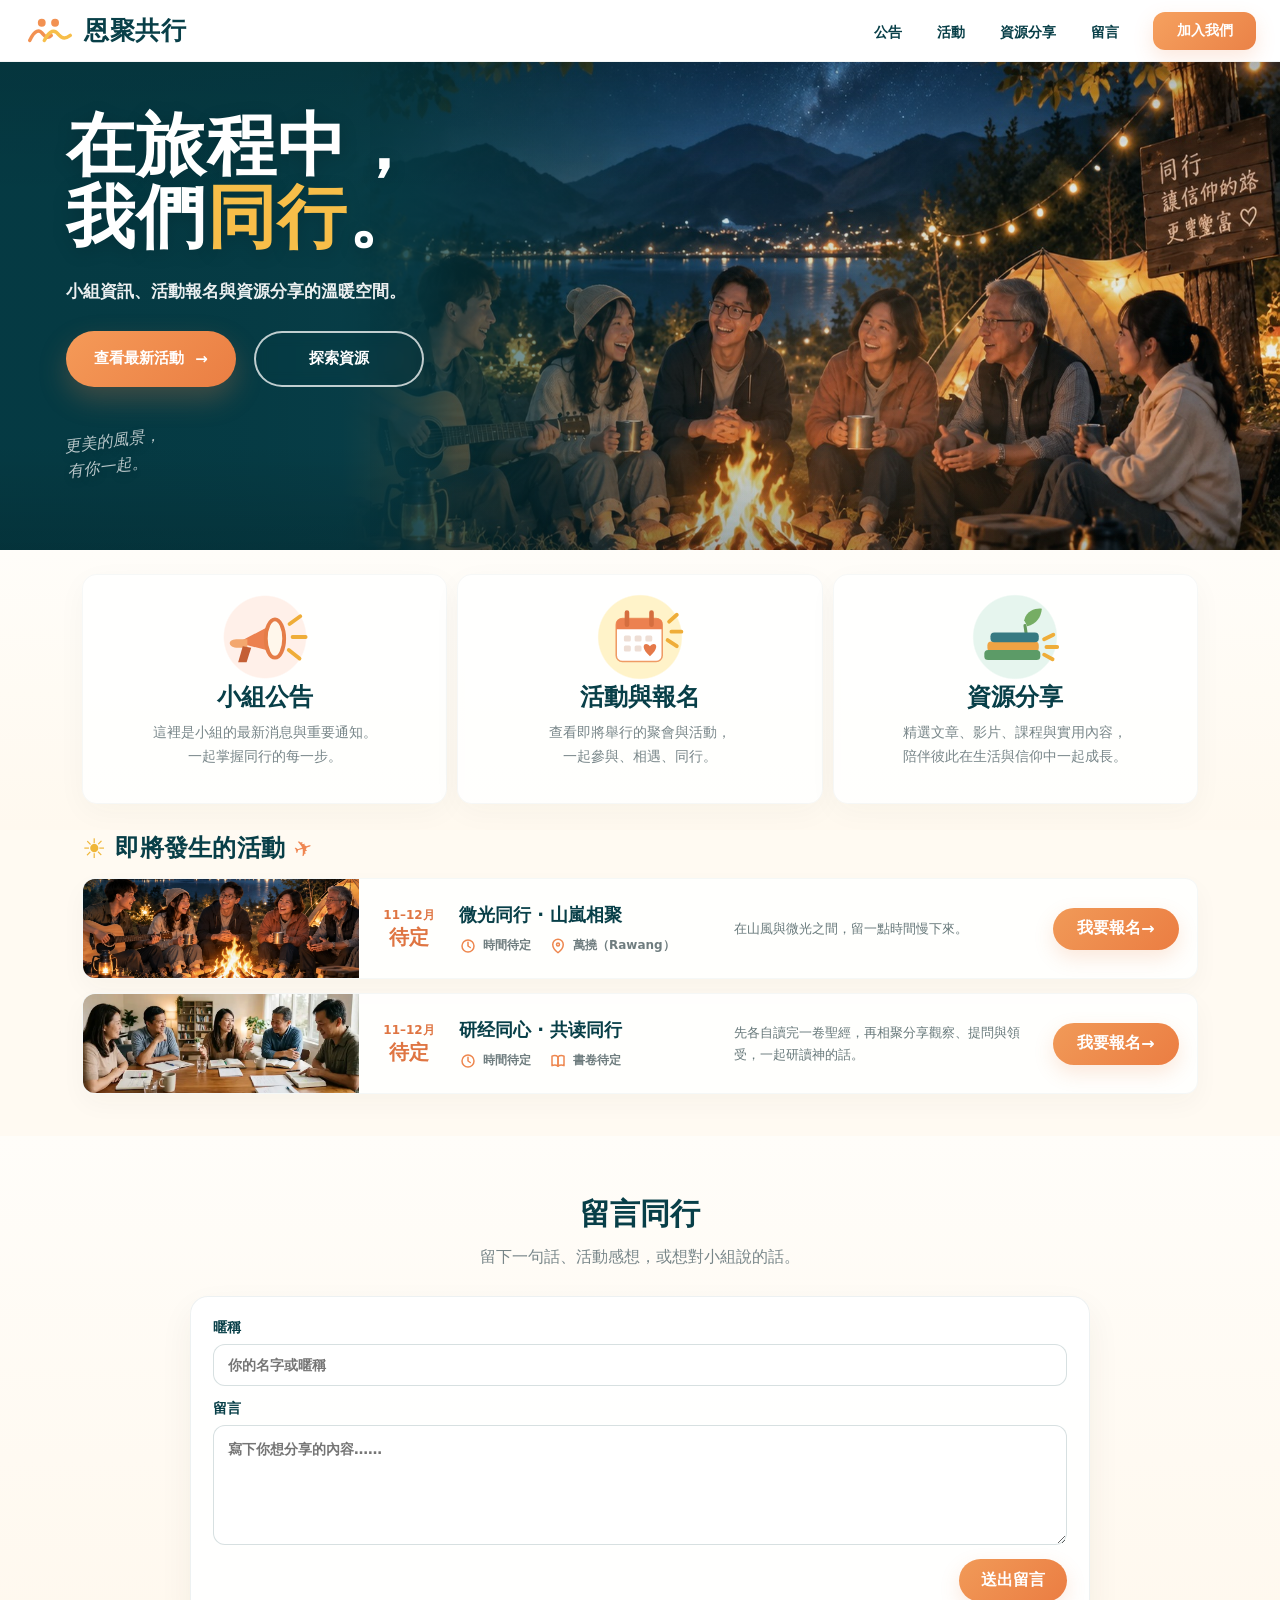
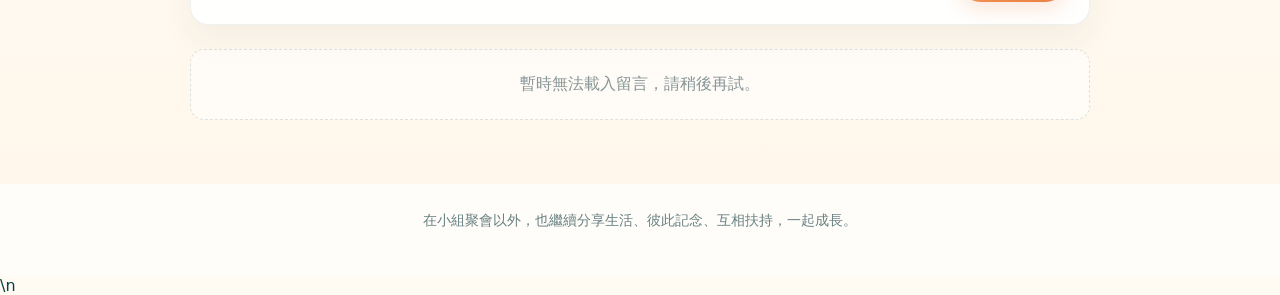
==== commit cd88c36c: "Connect HD Bible study banner to homepage" ====
--- a/index.html
+++ b/index.html
@@ -207,5 +207,5 @@
   <script src="comments.js"></script>
   <!-- pages-refresh-20261101 -->
   <!-- pages-refresh-bible-banner-20261101 -->
-</body>
+  <script src="bible-study-banner.js?v=hd-20261101"></script>\n</body>
 </html>
--- a/style.css
+++ b/style.css
@@ -326,8 +326,11 @@
   margin-top: 14px;
 }
 .event-image.bible-study-image {
-  background-image: url("[data-uri]");
+  background-image: none;
+  background-color: #f3efe7;
   background-position: center center;
+  background-size: cover;
+  background-repeat: no-repeat;
 }
 .event-date {
   text-align: center;
